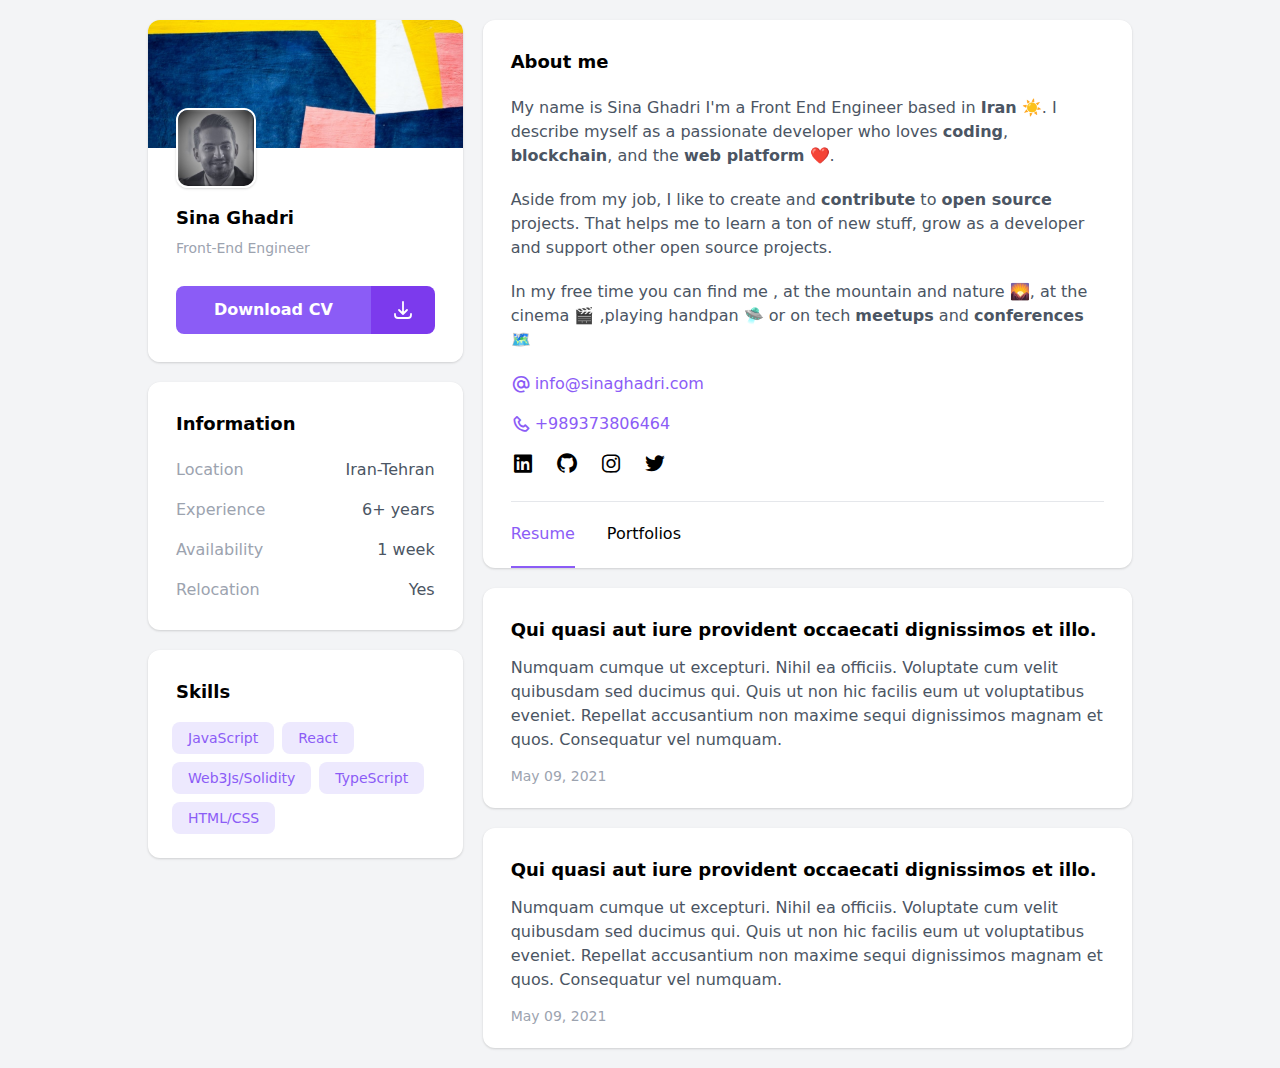
==== blog.html @ 801a869f "inital version" ====
<!DOCTYPE html>
<html lang="en">
  <head>
    <meta charset="UTF-8" />
    <meta http-equiv="X-UA-Compatible" content="IE=edge" />
    <meta name="viewport" content="width=device-width, initial-scale=1.0" />
    <link
      rel="shortcut icon"
      href="assets/img/favicon.png"
      type="image/x-icon"
    />
    <link rel="stylesheet" href="assets/css/styles.css" />
    <link
      href="https://unpkg.com/boxicons@2.0.7/css/boxicons.min.css"
      rel="stylesheet"
    />
    <title>Sina Ghadri Personal CV</title>
  </head>
  <body class="bg-gray-100 antialiased">
    <main class="main-container">
      <div class="grid gap-5 lg:grid-cols-3">
        <div class="space-y-5">
          <!-- Start Left Side -->

          <div class="shadow rounded-xl overflow-hidden">
            <!-- Start User Block -->
            <div
              class="h-32 bg-cover"
              style="background-image: url('assets/img/cover.jpg')"
            ></div>
            <div class="pt-14 p-7 bg-white relative">
              <!-- <span class="status-badge bg-gray-400">Busy</span> -->
              <a href="/"
                ><img
                  src="assets/img/avatar.jpg"
                  alt="Avatar"
                  class="user-photo"
              /></a>
              <div class="text-lg font-semibold mb-1.5">Sina Ghadri</div>
              <div class="text-sm text-gray-400 mb-7">Front-End Engineer</div>
              <div class="flex group">
                <button class="download-btn"> <a href="assets/Sina_Ghadri_Resume.pdf" target="_blank" download="Sina_Ghadri_Resume">Download CV</a></button>
                <a class="download-btn-icon" href="assets/Sina_Ghadri_Resume.pdf" target="_blank" download="Sina_Ghadri_Resume">
                  <svg
                    xmlns="http://www.w3.org/2000/svg"
                    class="h-6 w-6"
                    fill="none"
                    viewBox="0 0 24 24"
                    stroke="currentColor"
                  >
                    <path
                      stroke-linecap="round"
                      stroke-linejoin="round"
                      stroke-width="1.8"
                      d="M4 16v1a3 3 0 003 3h10a3 3 0 003-3v-1m-4-4l-4 4m0 0l-4-4m4 4V4"
                    />
                  </svg>
                </a>
              </div>
            </div>
          </div>
          <!-- End User Block -->

          <div class="p-7 block-section">
            <!-- Start Info Block -->
            <h2 class="block-title">Information</h2>
            <div class="space-y-4">
              <div class="flex justify-between">
                <div class="text-gray-400">Location</div>
                <div class="font-medium text-right text-gray-600">
                  Iran-Tehran
                </div>
              </div>
              <div class="flex justify-between">
                <div class="text-gray-400">Experience</div>
                <div class="font-medium text-right text-gray-600">6+ years</div>
              </div>
              <div class="flex justify-between">
                <div class="text-gray-400">Availability</div>
                <div class="font-medium text-right text-gray-600">1 week</div>
              </div>
              <div class="flex justify-between">
                <div class="text-gray-400">Relocation</div>
                <div class="font-medium text-right text-gray-600">Yes</div>
              </div>
            </div>
          </div>
          <!-- End Info Block -->

          <div class="p-7 block-section flow-root">
            <!-- Start Skills Block -->
            <h2 class="block-title">Skills</h2>
            <div class="-m-2 flex flex-wrap">
              <span class="skill-tag">JavaScript</span>
              <span class="skill-tag">React</span>
              <span class="skill-tag">Web3Js/Solidity</span>
              <span class="skill-tag">TypeScript</span>
              <span class="skill-tag">HTML/CSS</span>
            </div>
          </div>
          <!-- End Skills Block -->
        </div>
        <!-- End Left Side -->

        <div class="space-y-5 lg:col-span-2">
          <!-- Start Right Side -->

          <div class="p-7 pb-0 block-section">
            <!-- Start About Me Block -->
            <h2 class="block-title">About me</h2>
            <div class="text-gray-600 mb-5">
              <p class="mb-5">
                My name is Sina Ghadri I'm a Front End Engineer based in
                <!-- -->
                <b>Iran</b> ☀️. I describe myself as a passionate developer who
                loves <b>coding</b>, <b>blockchain</b>, and the
                <b>web platform</b> ❤️.
              </p>
              <p class="mb-5">
                Aside from my job, I like to create and <b>contribute</b> to
                <b>open source</b>
                <!-- -->projects. That helps me to learn a ton of new stuff,
                grow as a developer and support other open source projects.
                <!-- -->
              </p>
              <p class="mb-5">
                In my free time you can find me
                <!-- -->
                <!-- -->, at the mountain and nature 🌄,
                <!-- -->
                <!-- -->at the cinema 🎬 ,playing handpan 🛸 or on tech
                <b>meetups</b> and <b>conferences</b> 🗺
              </p>
            </div>

            <div class="flex flex-col space-y-4">
              <a
                href="mailto:info@sinaghadri.com"
                class="mail-link social-link-hover"
              >
                <i class="bx bx-at text-xl"></i>
                <span>info@sinaghadri.com</span>
              </a>
              <a href="tel:+989373806464" class="mail-link social-link-hover">
                <i class="bx bx-phone text-xl"></i>
                <span>+989373806464</span>
              </a>

              <ul class="flex space-x-5">
                <li>
                  <a
                    href="https://www.linkedin.com/in/sina-ghadri/"
                    target="_blank"
                    class="social-link-hover"
                  >
                    <i class="bx bxl-linkedin-square text-2xl"></i>
                  </a>
                </li>

                <li>
                  <a
                    href="https://github.com/sinaghadrico/"
                    target="_blank"
                    class="social-link-hover"
                  >
                    <i class="bx bxl-github text-2xl"></i>
                  </a>
                </li>
                <li>
                  <a
                    href="https://www.instagram.com/sina_ghadri_co"
                    target="_blank"
                    class="social-link-hover"
                  >
                    <i class="bx bxl-instagram text-2xl"></i>
                  </a>
                </li>
                <li>
                  <a
                    href="https://twitter.com/sina_ghadri"
                    target="_blank"
                    class="social-link-hover"
                  >
                    <i class="bx bxl-twitter text-2xl"></i>
                  </a>
                </li>
              </ul>
            </div>

            <div class="border-t border-gray-200 my-5"></div>

            <ul class="flex space-x-8 font-medium">
              <li>
                <a href="./index.html" class="menu-link-active menu-link-hover"
                  >Resume</a
                >
              </li>
              <li>
                <a href="./portfolios.html" class="menu-link menu-link-hover"
                  >Portfolios</a
                >
              </li>
              <!-- <li>
                <a href="./blog.html" class="menu-link menu-link-hover">Blog</a>
              </li> -->
            </ul>
          </div>
          <!-- End About Me Block -->

          <a href="/single-article.html" class="article-title-hover block"
            ><!-- Start Articles Block -->
            <article class="article-section">
              <div class="space-y-3 mb-5 p-7 pb-0">
                <h2 class="text-lg font-semibold">
                  Qui quasi aut iure provident occaecati dignissimos et illo.
                </h2>

                <p class="text-gray-600">
                  Numquam cumque ut excepturi. Nihil ea officiis. Voluptate cum
                  velit quibusdam sed ducimus qui. Quis ut non hic facilis eum
                  ut voluptatibus eveniet. Repellat accusantium non maxime sequi
                  dignissimos magnam et quos. Consequatur vel numquam.
                </p>

                <p>
                  <time
                    datetime="2021-05-09 19:00"
                    class="text-sm text-gray-400"
                    >May 09, 2021</time
                  >
                </p>
              </div>

              <div class="article-img">
                <img
                  src="https://images.unsplash.com/photo-1589149098258-3e9102cd63d3?ixid=MnwxMjA3fDB8MHxwaG90by1wYWdlfHx8fGVufDB8fHx8&ixlib=rb-1.2.1&auto=format&fit=crop&w=1000&q=80"
                  alt=""
                />
              </div>
            </article> </a
          ><!-- Start Articles Block -->

          <a href="/single-article.html" class="article-title-hover block"
            ><!-- Start Articles Block -->
            <article class="article-section">
              <div class="space-y-3 mb-5 p-7 pb-0">
                <h2 class="text-lg font-semibold">
                  Qui quasi aut iure provident occaecati dignissimos et illo.
                </h2>

                <p class="text-gray-600">
                  Numquam cumque ut excepturi. Nihil ea officiis. Voluptate cum
                  velit quibusdam sed ducimus qui. Quis ut non hic facilis eum
                  ut voluptatibus eveniet. Repellat accusantium non maxime sequi
                  dignissimos magnam et quos. Consequatur vel numquam.
                </p>

                <p>
                  <time
                    datetime="2021-05-09 19:00"
                    class="text-sm text-gray-400"
                    >May 09, 2021</time
                  >
                </p>
              </div>

              <div class="article-img">
                <img
                  src="https://images.unsplash.com/photo-1531030874896-fdef6826f2f7?ixlib=rb-1.2.1&ixid=MnwxMjA3fDB8MHxwaG90by1wYWdlfHx8fGVufDB8fHx8&auto=format&fit=crop&w=1000&q=80"
                  alt=""
                />
              </div>
            </article> </a
          ><!-- Start Articles Block -->
        </div>
      
      </div>
        <!-- End Right Side -->
      </div>
    </main>
  </body>
</html>
---- assets/css/styles.css ----
/*! tailwindcss v2.1.2 | MIT License | https://tailwindcss.com */

/*! modern-normalize v1.1.0 | MIT License | https://github.com/sindresorhus/modern-normalize */

/*
Document
========
*/

/**
Use a better box model (opinionated).
*/

*,
::before,
::after {
  box-sizing: border-box;
}

/**
Use a more readable tab size (opinionated).
*/

html {
  -moz-tab-size: 4;
  -o-tab-size: 4;
     tab-size: 4;
}

/**
1. Correct the line height in all browsers.
2. Prevent adjustments of font size after orientation changes in iOS.
*/

html {
  line-height: 1.15; /* 1 */
  -webkit-text-size-adjust: 100%; /* 2 */
}

/*
Sections
========
*/

/**
Remove the margin in all browsers.
*/

body {
  margin: 0;
}

/**
Improve consistency of default fonts in all browsers. (https://github.com/sindresorhus/modern-normalize/issues/3)
*/

body {
  font-family:
		system-ui,
		-apple-system, /* Firefox supports this but not yet `system-ui` */
		'Segoe UI',
		Roboto,
		Helvetica,
		Arial,
		sans-serif,
		'Apple Color Emoji',
		'Segoe UI Emoji';
}

/*
Grouping content
================
*/

/**
1. Add the correct height in Firefox.
2. Correct the inheritance of border color in Firefox. (https://bugzilla.mozilla.org/show_bug.cgi?id=190655)
*/

hr {
  height: 0; /* 1 */
  color: inherit; /* 2 */
}

/*
Text-level semantics
====================
*/

/**
Add the correct text decoration in Chrome, Edge, and Safari.
*/

abbr[title] {
  -webkit-text-decoration: underline dotted;
          text-decoration: underline dotted;
}

/**
Add the correct font weight in Edge and Safari.
*/

b,
strong {
  font-weight: bolder;
}

/**
1. Improve consistency of default fonts in all browsers. (https://github.com/sindresorhus/modern-normalize/issues/3)
2. Correct the odd 'em' font sizing in all browsers.
*/

code,
kbd,
samp,
pre {
  font-family:
		ui-monospace,
		SFMono-Regular,
		Consolas,
		'Liberation Mono',
		Menlo,
		monospace; /* 1 */
  font-size: 1em; /* 2 */
}

/**
Add the correct font size in all browsers.
*/

small {
  font-size: 80%;
}

/**
Prevent 'sub' and 'sup' elements from affecting the line height in all browsers.
*/

sub,
sup {
  font-size: 75%;
  line-height: 0;
  position: relative;
  vertical-align: baseline;
}

sub {
  bottom: -0.25em;
}

sup {
  top: -0.5em;
}

/*
Tabular data
============
*/

/**
1. Remove text indentation from table contents in Chrome and Safari. (https://bugs.chromium.org/p/chromium/issues/detail?id=999088, https://bugs.webkit.org/show_bug.cgi?id=201297)
2. Correct table border color inheritance in all Chrome and Safari. (https://bugs.chromium.org/p/chromium/issues/detail?id=935729, https://bugs.webkit.org/show_bug.cgi?id=195016)
*/

table {
  text-indent: 0; /* 1 */
  border-color: inherit; /* 2 */
}

/*
Forms
=====
*/

/**
1. Change the font styles in all browsers.
2. Remove the margin in Firefox and Safari.
*/

button,
input,
optgroup,
select,
textarea {
  font-family: inherit; /* 1 */
  font-size: 100%; /* 1 */
  line-height: 1.15; /* 1 */
  margin: 0; /* 2 */
}

/**
Remove the inheritance of text transform in Edge and Firefox.
1. Remove the inheritance of text transform in Firefox.
*/

button,
select { /* 1 */
  text-transform: none;
}

/**
Correct the inability to style clickable types in iOS and Safari.
*/

button,
[type='button'] {
  -webkit-appearance: button;
}

/**
Remove the inner border and padding in Firefox.
*/

/**
Restore the focus styles unset by the previous rule.
*/

/**
Remove the additional ':invalid' styles in Firefox.
See: https://github.com/mozilla/gecko-dev/blob/2f9eacd9d3d995c937b4251a5557d95d494c9be1/layout/style/res/forms.css#L728-L737
*/

/**
Remove the padding so developers are not caught out when they zero out 'fieldset' elements in all browsers.
*/

legend {
  padding: 0;
}

/**
Add the correct vertical alignment in Chrome and Firefox.
*/

progress {
  vertical-align: baseline;
}

/**
Correct the cursor style of increment and decrement buttons in Safari.
*/

/**
1. Correct the odd appearance in Chrome and Safari.
2. Correct the outline style in Safari.
*/

/**
Remove the inner padding in Chrome and Safari on macOS.
*/

/**
1. Correct the inability to style clickable types in iOS and Safari.
2. Change font properties to 'inherit' in Safari.
*/

/*
Interactive
===========
*/

/*
Add the correct display in Chrome and Safari.
*/

summary {
  display: list-item;
}

/**
 * Manually forked from SUIT CSS Base: https://github.com/suitcss/base
 * A thin layer on top of normalize.css that provides a starting point more
 * suitable for web applications.
 */

/**
 * Removes the default spacing and border for appropriate elements.
 */

blockquote,
dl,
dd,
h1,
h2,
h3,
h4,
h5,
h6,
hr,
figure,
p,
pre {
  margin: 0;
}

button {
  background-color: transparent;
  background-image: none;
}

/**
 * Work around a Firefox/IE bug where the transparent `button` background
 * results in a loss of the default `button` focus styles.
 */

button:focus {
  outline: 1px dotted;
  outline: 5px auto -webkit-focus-ring-color;
}

fieldset {
  margin: 0;
  padding: 0;
}

ol,
ul {
  list-style: none;
  margin: 0;
  padding: 0;
}

/**
 * Tailwind custom reset styles
 */

/**
 * 1. Use the user's configured `sans` font-family (with Tailwind's default
 *    sans-serif font stack as a fallback) as a sane default.
 * 2. Use Tailwind's default "normal" line-height so the user isn't forced
 *    to override it to ensure consistency even when using the default theme.
 */

html {
  font-family: ui-sans-serif, system-ui, -apple-system, BlinkMacSystemFont, "Segoe UI", Roboto, "Helvetica Neue", Arial, "Noto Sans", sans-serif, "Apple Color Emoji", "Segoe UI Emoji", "Segoe UI Symbol", "Noto Color Emoji"; /* 1 */
  line-height: 1.5; /* 2 */
}

/**
 * Inherit font-family and line-height from `html` so users can set them as
 * a class directly on the `html` element.
 */

body {
  font-family: inherit;
  line-height: inherit;
}

/**
 * 1. Prevent padding and border from affecting element width.
 *
 *    We used to set this in the html element and inherit from
 *    the parent element for everything else. This caused issues
 *    in shadow-dom-enhanced elements like <details> where the content
 *    is wrapped by a div with box-sizing set to `content-box`.
 *
 *    https://github.com/mozdevs/cssremedy/issues/4
 *
 *
 * 2. Allow adding a border to an element by just adding a border-width.
 *
 *    By default, the way the browser specifies that an element should have no
 *    border is by setting it's border-style to `none` in the user-agent
 *    stylesheet.
 *
 *    In order to easily add borders to elements by just setting the `border-width`
 *    property, we change the default border-style for all elements to `solid`, and
 *    use border-width to hide them instead. This way our `border` utilities only
 *    need to set the `border-width` property instead of the entire `border`
 *    shorthand, making our border utilities much more straightforward to compose.
 *
 *    https://github.com/tailwindcss/tailwindcss/pull/116
 */

*,
::before,
::after {
  box-sizing: border-box; /* 1 */
  border-width: 0; /* 2 */
  border-style: solid; /* 2 */
  border-color: #e5e7eb; /* 2 */
}

/*
 * Ensure horizontal rules are visible by default
 */

hr {
  border-top-width: 1px;
}

/**
 * Undo the `border-style: none` reset that Normalize applies to images so that
 * our `border-{width}` utilities have the expected effect.
 *
 * The Normalize reset is unnecessary for us since we default the border-width
 * to 0 on all elements.
 *
 * https://github.com/tailwindcss/tailwindcss/issues/362
 */

img {
  border-style: solid;
}

textarea {
  resize: vertical;
}

input::-moz-placeholder, textarea::-moz-placeholder {
  opacity: 1;
  color: #9ca3af;
}

input:-ms-input-placeholder, textarea:-ms-input-placeholder {
  opacity: 1;
  color: #9ca3af;
}

input::placeholder,
textarea::placeholder {
  opacity: 1;
  color: #9ca3af;
}

button {
  cursor: pointer;
}

table {
  border-collapse: collapse;
}

h1,
h2,
h3,
h4,
h5,
h6 {
  font-size: inherit;
  font-weight: inherit;
}

/**
 * Reset links to optimize for opt-in styling instead of
 * opt-out.
 */

a {
  color: inherit;
  text-decoration: inherit;
}

/**
 * Reset form element properties that are easy to forget to
 * style explicitly so you don't inadvertently introduce
 * styles that deviate from your design system. These styles
 * supplement a partial reset that is already applied by
 * normalize.css.
 */

button,
input,
optgroup,
select,
textarea {
  padding: 0;
  line-height: inherit;
  color: inherit;
}

/**
 * Use the configured 'mono' font family for elements that
 * are expected to be rendered with a monospace font, falling
 * back to the system monospace stack if there is no configured
 * 'mono' font family.
 */

pre,
code,
kbd,
samp {
  font-family: ui-monospace, SFMono-Regular, Menlo, Monaco, Consolas, "Liberation Mono", "Courier New", monospace;
}

/**
 * Make replaced elements `display: block` by default as that's
 * the behavior you want almost all of the time. Inspired by
 * CSS Remedy, with `svg` added as well.
 *
 * https://github.com/mozdevs/cssremedy/issues/14
 */

img,
svg,
video,
canvas,
audio,
iframe,
embed,
object {
  display: block;
  vertical-align: middle;
}

/**
 * Constrain images and videos to the parent width and preserve
 * their intrinsic aspect ratio.
 *
 * https://github.com/mozdevs/cssremedy/issues/14
 */

img,
video {
  max-width: 100%;
  height: auto;
}

.space-y-1 > :not([hidden]) ~ :not([hidden]) {
  --tw-space-y-reverse: 0;
  margin-top: calc(0.25rem * calc(1 - var(--tw-space-y-reverse)));
  margin-bottom: calc(0.25rem * var(--tw-space-y-reverse));
}

.space-y-2 > :not([hidden]) ~ :not([hidden]) {
  --tw-space-y-reverse: 0;
  margin-top: calc(0.5rem * calc(1 - var(--tw-space-y-reverse)));
  margin-bottom: calc(0.5rem * var(--tw-space-y-reverse));
}

.space-y-3 > :not([hidden]) ~ :not([hidden]) {
  --tw-space-y-reverse: 0;
  margin-top: calc(0.75rem * calc(1 - var(--tw-space-y-reverse)));
  margin-bottom: calc(0.75rem * var(--tw-space-y-reverse));
}

.space-x-3 > :not([hidden]) ~ :not([hidden]) {
  --tw-space-x-reverse: 0;
  margin-right: calc(0.75rem * var(--tw-space-x-reverse));
  margin-left: calc(0.75rem * calc(1 - var(--tw-space-x-reverse)));
}

.space-y-4 > :not([hidden]) ~ :not([hidden]) {
  --tw-space-y-reverse: 0;
  margin-top: calc(1rem * calc(1 - var(--tw-space-y-reverse)));
  margin-bottom: calc(1rem * var(--tw-space-y-reverse));
}

.space-y-5 > :not([hidden]) ~ :not([hidden]) {
  --tw-space-y-reverse: 0;
  margin-top: calc(1.25rem * calc(1 - var(--tw-space-y-reverse)));
  margin-bottom: calc(1.25rem * var(--tw-space-y-reverse));
}

.space-x-5 > :not([hidden]) ~ :not([hidden]) {
  --tw-space-x-reverse: 0;
  margin-right: calc(1.25rem * var(--tw-space-x-reverse));
  margin-left: calc(1.25rem * calc(1 - var(--tw-space-x-reverse)));
}

.space-y-7 > :not([hidden]) ~ :not([hidden]) {
  --tw-space-y-reverse: 0;
  margin-top: calc(1.75rem * calc(1 - var(--tw-space-y-reverse)));
  margin-bottom: calc(1.75rem * var(--tw-space-y-reverse));
}

.space-x-8 > :not([hidden]) ~ :not([hidden]) {
  --tw-space-x-reverse: 0;
  margin-right: calc(2rem * var(--tw-space-x-reverse));
  margin-left: calc(2rem * calc(1 - var(--tw-space-x-reverse)));
}

.space-y-1\.5 > :not([hidden]) ~ :not([hidden]) {
  --tw-space-y-reverse: 0;
  margin-top: calc(0.375rem * calc(1 - var(--tw-space-y-reverse)));
  margin-bottom: calc(0.375rem * var(--tw-space-y-reverse));
}

.bg-white {
  --tw-bg-opacity: 1;
  background-color: rgba(255, 255, 255, var(--tw-bg-opacity));
}

.bg-gray-100 {
  --tw-bg-opacity: 1;
  background-color: rgba(243, 244, 246, var(--tw-bg-opacity));
}

.bg-gray-400 {
  --tw-bg-opacity: 1;
  background-color: rgba(156, 163, 175, var(--tw-bg-opacity));
}

.bg-green-700 {
  --tw-bg-opacity: 1;
  background-color: rgba(4, 120, 87, var(--tw-bg-opacity));
}

.bg-blue-500 {
  --tw-bg-opacity: 1;
  background-color: rgba(59, 130, 246, var(--tw-bg-opacity));
}

.hover\:bg-purple-600:hover {
  --tw-bg-opacity: 1;
  background-color: rgba(124, 58, 237, var(--tw-bg-opacity));
}

.bg-cover {
  background-size: cover;
}

.border-gray-200 {
  --tw-border-opacity: 1;
  border-color: rgba(229, 231, 235, var(--tw-border-opacity));
}

.border-purple-500 {
  --tw-border-opacity: 1;
  border-color: rgba(139, 92, 246, var(--tw-border-opacity));
}

.hover\:border-purple-600:hover {
  --tw-border-opacity: 1;
  border-color: rgba(124, 58, 237, var(--tw-border-opacity));
}

.rounded-lg {
  border-radius: 0.5rem;
}

.rounded-xl {
  border-radius: 0.75rem;
}

.rounded-t-xl {
  border-top-left-radius: 0.75rem;
  border-top-right-radius: 0.75rem;
}

.border {
  border-width: 1px;
}

.border-t {
  border-top-width: 1px;
}

.border-b {
  border-bottom-width: 1px;
}

.block {
  display: block;
}

.flex {
  display: flex;
}

.table {
  display: table;
}

.flow-root {
  display: flow-root;
}

.grid {
  display: grid;
}

.flex-col {
  flex-direction: column;
}

.flex-wrap {
  flex-wrap: wrap;
}

.items-end {
  align-items: flex-end;
}

.items-center {
  align-items: center;
}

.justify-between {
  justify-content: space-between;
}

.flex-shrink-0 {
  flex-shrink: 0;
}

.font-medium {
  font-weight: 500;
}

.font-semibold {
  font-weight: 600;
}

.h-4 {
  height: 1rem;
}

.h-6 {
  height: 1.5rem;
}

.h-12 {
  height: 3rem;
}

.h-32 {
  height: 8rem;
}

.text-sm {
  font-size: 0.875rem;
  line-height: 1.25rem;
}

.text-lg {
  font-size: 1.125rem;
  line-height: 1.75rem;
}

.text-xl {
  font-size: 1.25rem;
  line-height: 1.75rem;
}

.text-2xl {
  font-size: 1.5rem;
  line-height: 2rem;
}

.text-3xl {
  font-size: 1.875rem;
  line-height: 2.25rem;
}

.-m-2 {
  margin: -0.5rem;
}

.my-5 {
  margin-top: 1.25rem;
  margin-bottom: 1.25rem;
}

.mb-1 {
  margin-bottom: 0.25rem;
}

.mb-5 {
  margin-bottom: 1.25rem;
}

.mb-7 {
  margin-bottom: 1.75rem;
}

.mb-1\.5 {
  margin-bottom: 0.375rem;
}

.overflow-hidden {
  overflow: hidden;
}

.p-7 {
  padding: 1.75rem;
}

.py-1 {
  padding-top: 0.25rem;
  padding-bottom: 0.25rem;
}

.px-3 {
  padding-left: 0.75rem;
  padding-right: 0.75rem;
}

.py-1\.5 {
  padding-top: 0.375rem;
  padding-bottom: 0.375rem;
}

.px-3\.5 {
  padding-left: 0.875rem;
  padding-right: 0.875rem;
}

.pb-0 {
  padding-bottom: 0px;
}

.pt-14 {
  padding-top: 3.5rem;
}

.relative {
  position: relative;
}

* {
  --tw-shadow: 0 0 #0000;
}

.shadow {
  --tw-shadow: 0 1px 3px 0 rgba(0, 0, 0, 0.1), 0 1px 2px 0 rgba(0, 0, 0, 0.06);
  box-shadow: var(--tw-ring-offset-shadow, 0 0 #0000), var(--tw-ring-shadow, 0 0 #0000), var(--tw-shadow);
}

* {
  --tw-ring-inset: var(--tw-empty,/*!*/ /*!*/);
  --tw-ring-offset-width: 0px;
  --tw-ring-offset-color: #fff;
  --tw-ring-color: rgba(59, 130, 246, 0.5);
  --tw-ring-offset-shadow: 0 0 #0000;
  --tw-ring-shadow: 0 0 #0000;
}

.text-right {
  text-align: right;
}

.text-gray-400 {
  --tw-text-opacity: 1;
  color: rgba(156, 163, 175, var(--tw-text-opacity));
}

.text-gray-600 {
  --tw-text-opacity: 1;
  color: rgba(75, 85, 99, var(--tw-text-opacity));
}

.text-purple-500 {
  --tw-text-opacity: 1;
  color: rgba(139, 92, 246, var(--tw-text-opacity));
}

.hover\:text-white:hover {
  --tw-text-opacity: 1;
  color: rgba(255, 255, 255, var(--tw-text-opacity));
}

.antialiased {
  -webkit-font-smoothing: antialiased;
  -moz-osx-font-smoothing: grayscale;
}

.w-4 {
  width: 1rem;
}

.w-6 {
  width: 1.5rem;
}

.w-12 {
  width: 3rem;
}

.w-full {
  width: 100%;
}

.gap-5 {
  gap: 1.25rem;
}

.transition {
  transition-property: background-color, border-color, color, fill, stroke, opacity, box-shadow, transform, filter, -webkit-backdrop-filter;
  transition-property: background-color, border-color, color, fill, stroke, opacity, box-shadow, transform, filter, backdrop-filter;
  transition-property: background-color, border-color, color, fill, stroke, opacity, box-shadow, transform, filter, backdrop-filter, -webkit-backdrop-filter;
  transition-timing-function: cubic-bezier(0.4, 0, 0.2, 1);
  transition-duration: 150ms;
}

.duration-200 {
  transition-duration: 200ms;
}

@-webkit-keyframes spin {
  to {
    transform: rotate(360deg);
  }
}

@keyframes spin {
  to {
    transform: rotate(360deg);
  }
}

@-webkit-keyframes ping {
  75%, 100% {
    transform: scale(2);
    opacity: 0;
  }
}

@keyframes ping {
  75%, 100% {
    transform: scale(2);
    opacity: 0;
  }
}

@-webkit-keyframes pulse {
  50% {
    opacity: .5;
  }
}

@keyframes pulse {
  50% {
    opacity: .5;
  }
}

@-webkit-keyframes bounce {
  0%, 100% {
    transform: translateY(-25%);
    -webkit-animation-timing-function: cubic-bezier(0.8,0,1,1);
            animation-timing-function: cubic-bezier(0.8,0,1,1);
  }

  50% {
    transform: none;
    -webkit-animation-timing-function: cubic-bezier(0,0,0.2,1);
            animation-timing-function: cubic-bezier(0,0,0.2,1);
  }
}

@keyframes bounce {
  0%, 100% {
    transform: translateY(-25%);
    -webkit-animation-timing-function: cubic-bezier(0.8,0,1,1);
            animation-timing-function: cubic-bezier(0.8,0,1,1);
  }

  50% {
    transform: none;
    -webkit-animation-timing-function: cubic-bezier(0,0,0.2,1);
            animation-timing-function: cubic-bezier(0,0,0.2,1);
  }
}

.main-container {
  width: 100%;
}

@media (min-width: 640px) {
  .main-container {
    max-width: 640px;
  }
}

@media (min-width: 768px) {
  .main-container {
    max-width: 768px;
  }
}

@media (min-width: 1024px) {
  .main-container {
    max-width: 1024px;
  }
}

@media (min-width: 1280px) {
  .main-container {
    max-width: 1280px;
  }
}

@media (min-width: 1536px) {
  .main-container {
    max-width: 1536px;
  }
}

.main-container {
  margin-left: auto;
  margin-right: auto;
  max-width: 64rem;
  padding: 1rem;
}

@media (min-width: 640px) {
  .main-container {
    padding: 1.25rem;
  }
}

.block-section {
  --tw-bg-opacity: 1;
  background-color: rgba(255, 255, 255, var(--tw-bg-opacity));
  border-radius: 0.75rem;
  --tw-shadow: 0 1px 3px 0 rgba(0, 0, 0, 0.1), 0 1px 2px 0 rgba(0, 0, 0, 0.06);
  box-shadow: var(--tw-ring-offset-shadow, 0 0 #0000), var(--tw-ring-shadow, 0 0 #0000), var(--tw-shadow);
}

.block-title {
  font-weight: 600;
  font-size: 1.125rem;
  line-height: 1.75rem;
  margin-bottom: 1.25rem;
}

.item-section > :not([hidden]) ~ :not([hidden]) {
  --tw-space-y-reverse: 0;
  margin-top: calc(1rem * calc(1 - var(--tw-space-y-reverse)));
  margin-bottom: calc(1rem * var(--tw-space-y-reverse));
}

@media (min-width: 640px) {
  .item-section > :not([hidden]) ~ :not([hidden]) {
    --tw-space-y-reverse: 0;
    margin-top: calc(0px * calc(1 - var(--tw-space-y-reverse)));
    margin-bottom: calc(0px * var(--tw-space-y-reverse));
    --tw-space-x-reverse: 0;
    margin-right: calc(1rem * var(--tw-space-x-reverse));
    margin-left: calc(1rem * calc(1 - var(--tw-space-x-reverse)));
  }

  .item-section {
    display: flex;
    align-items: flex-start;
  }
}

.item-header-info > :not([hidden]) ~ :not([hidden]) {
  --tw-space-x-reverse: 0;
  margin-right: calc(0.375rem * var(--tw-space-x-reverse));
  margin-left: calc(0.375rem * calc(1 - var(--tw-space-x-reverse)));
}

.item-header-info {
  display: flex;
  align-items: center;
  font-weight: 500;
  font-size: 0.875rem;
  line-height: 1.25rem;
  --tw-text-opacity: 1;
  color: rgba(156, 163, 175, var(--tw-text-opacity));
}

.item-header > :not([hidden]) ~ :not([hidden]) {
  --tw-space-y-reverse: 0;
  margin-top: calc(1rem * calc(1 - var(--tw-space-y-reverse)));
  margin-bottom: calc(1rem * var(--tw-space-y-reverse));
}

@media (min-width: 640px) {
  .item-header > :not([hidden]) ~ :not([hidden]) {
    --tw-space-y-reverse: 0;
    margin-top: calc(0px * calc(1 - var(--tw-space-y-reverse)));
    margin-bottom: calc(0px * var(--tw-space-y-reverse));
  }

  .item-header {
    display: flex;
    justify-content: space-between;
  }
}

/* User Block */

.user-photo {
  --tw-border-opacity: 1;
  border-color: rgba(255, 255, 255, var(--tw-border-opacity));
  border-radius: 0.75rem;
  border-width: 2px;
  height: 5rem;
  position: absolute;
  top: -2.5rem;
  --tw-shadow: 0 1px 3px 0 rgba(0, 0, 0, 0.1), 0 1px 2px 0 rgba(0, 0, 0, 0.06);
  box-shadow: var(--tw-ring-offset-shadow, 0 0 #0000), var(--tw-ring-shadow, 0 0 #0000), var(--tw-shadow);
  width: 5rem;
}

.status-badge {
  border-radius: 9999px;
  font-weight: 600;
  font-size: 0.75rem;
  line-height: 1rem;
  padding-left: 0.5rem;
  padding-right: 0.5rem;
  padding-top: 0.125rem;
  padding-bottom: 0.125rem;
  position: absolute;
  top: 1rem;
  right: 1.75rem;
  --tw-text-opacity: 1;
  color: rgba(255, 255, 255, var(--tw-text-opacity));
  text-transform: uppercase;
}

.download-btn {
  --tw-bg-opacity: 1;
  background-color: rgba(139, 92, 246, var(--tw-bg-opacity));
}

.group:hover .download-btn {
  --tw-bg-opacity: 1;
  background-color: rgba(124, 58, 237, var(--tw-bg-opacity));
}

.download-btn {
  border-top-left-radius: 0.5rem;
  border-bottom-left-radius: 0.5rem;
  font-weight: 600;
  font-size: 1rem;
  line-height: 1.5rem;
  padding-top: 0.75rem;
  padding-bottom: 0.75rem;
  --tw-text-opacity: 1;
  color: rgba(255, 255, 255, var(--tw-text-opacity));
  width: 100%;
  transition-property: background-color, border-color, color, fill, stroke, opacity, box-shadow, transform, filter, -webkit-backdrop-filter;
  transition-property: background-color, border-color, color, fill, stroke, opacity, box-shadow, transform, filter, backdrop-filter;
  transition-property: background-color, border-color, color, fill, stroke, opacity, box-shadow, transform, filter, backdrop-filter, -webkit-backdrop-filter;
  transition-timing-function: cubic-bezier(0.4, 0, 0.2, 1);
  transition-duration: 150ms;
  transition-duration: 200ms;
}

.download-btn-icon {
  --tw-bg-opacity: 1;
  background-color: rgba(124, 58, 237, var(--tw-bg-opacity));
  border-top-right-radius: 0.5rem;
  border-bottom-right-radius: 0.5rem;
  padding-top: 0.75rem;
  padding-bottom: 0.75rem;
  padding-left: 1.25rem;
  padding-right: 1.25rem;
  --tw-text-opacity: 1;
  color: rgba(255, 255, 255, var(--tw-text-opacity));
}

/* Skill Block */

.skill-tag {
  --tw-bg-opacity: 1;
  background-color: rgba(237, 233, 254, var(--tw-bg-opacity));
  border-radius: 0.5rem;
  font-weight: 500;
  font-size: 0.875rem;
  line-height: 1.25rem;
  margin: 0.25rem;
  padding-left: 1rem;
  padding-right: 1rem;
  padding-top: 0.375rem;
  padding-bottom: 0.375rem;
  --tw-text-opacity: 1;
  color: rgba(139, 92, 246, var(--tw-text-opacity));
}

/* About Me Block */

.mail-link > :not([hidden]) ~ :not([hidden]) {
  --tw-space-x-reverse: 0;
  margin-right: calc(0.25rem * var(--tw-space-x-reverse));
  margin-left: calc(0.25rem * calc(1 - var(--tw-space-x-reverse)));
}

.mail-link {
  display: flex;
  align-items: center;
  font-weight: 500;
  --tw-text-opacity: 1;
  color: rgba(139, 92, 246, var(--tw-text-opacity));
}

.social-link-hover:hover {
  --tw-text-opacity: 1;
  color: rgba(124, 58, 237, var(--tw-text-opacity));
}

.social-link-hover {
  transition-property: background-color, border-color, color, fill, stroke, opacity, box-shadow, transform, filter, -webkit-backdrop-filter;
  transition-property: background-color, border-color, color, fill, stroke, opacity, box-shadow, transform, filter, backdrop-filter;
  transition-property: background-color, border-color, color, fill, stroke, opacity, box-shadow, transform, filter, backdrop-filter, -webkit-backdrop-filter;
  transition-timing-function: cubic-bezier(0.4, 0, 0.2, 1);
  transition-duration: 150ms;
  transition-duration: 300ms;
}

.menu-link {
  border-color: transparent;
  border-bottom-width: 2px;
  display: inline-flex;
  padding-bottom: 1.25rem;
}

.menu-link-active {
  --tw-border-opacity: 1;
  border-color: rgba(139, 92, 246, var(--tw-border-opacity));
  border-bottom-width: 2px;
  display: inline-flex;
  padding-bottom: 1.25rem;
  --tw-text-opacity: 1;
  color: rgba(139, 92, 246, var(--tw-text-opacity));
}

.menu-link-hover:hover {
  --tw-border-opacity: 1;
  border-color: rgba(124, 58, 237, var(--tw-border-opacity));
  --tw-text-opacity: 1;
  color: rgba(124, 58, 237, var(--tw-text-opacity));
}

.menu-link-hover {
  transition-property: background-color, border-color, color, fill, stroke, opacity, box-shadow, transform, filter, -webkit-backdrop-filter;
  transition-property: background-color, border-color, color, fill, stroke, opacity, box-shadow, transform, filter, backdrop-filter;
  transition-property: background-color, border-color, color, fill, stroke, opacity, box-shadow, transform, filter, backdrop-filter, -webkit-backdrop-filter;
  transition-timing-function: cubic-bezier(0.4, 0, 0.2, 1);
  transition-duration: 150ms;
  transition-duration: 300ms;
}

/* Experience Block */

.company-logo {
  border-radius: 0.75rem;
  display: flex;
  align-items: center;
  justify-content: center;
  flex-shrink: 0;
  height: 3rem;
  --tw-text-opacity: 1;
  color: rgba(255, 255, 255, var(--tw-text-opacity));
  width: 3rem;
  background-size: cover;
}

.job-item-badge {
  --tw-bg-opacity: 1;
  background-color: rgba(237, 233, 254, var(--tw-bg-opacity));
  border-radius: 0.5rem;
  display: inline-flex;
  font-weight: 500;
  font-size: 0.75rem;
  line-height: 1rem;
  padding-left: 0.5rem;
  padding-right: 0.5rem;
  padding-top: 0.125rem;
  padding-bottom: 0.125rem;
  --tw-text-opacity: 1;
  color: rgba(139, 92, 246, var(--tw-text-opacity));
  text-transform: capitalize;
}

/* Articles Block */

.article-section {
  --tw-bg-opacity: 1;
  background-color: rgba(255, 255, 255, var(--tw-bg-opacity));
  border-radius: 0.75rem;
  cursor: pointer;
  overflow: hidden;
  --tw-shadow: 0 1px 3px 0 rgba(0, 0, 0, 0.1), 0 1px 2px 0 rgba(0, 0, 0, 0.06);
  box-shadow: var(--tw-ring-offset-shadow, 0 0 #0000), var(--tw-ring-shadow, 0 0 #0000), var(--tw-shadow);
}

.article-section:hover {
  --tw-shadow: 0 20px 25px -5px rgba(0, 0, 0, 0.1), 0 10px 10px -5px rgba(0, 0, 0, 0.04);
  box-shadow: var(--tw-ring-offset-shadow, 0 0 #0000), var(--tw-ring-shadow, 0 0 #0000), var(--tw-shadow);
}

.article-section {
  transition-property: background-color, border-color, color, fill, stroke, opacity, box-shadow, transform, filter, -webkit-backdrop-filter;
  transition-property: background-color, border-color, color, fill, stroke, opacity, box-shadow, transform, filter, backdrop-filter;
  transition-property: background-color, border-color, color, fill, stroke, opacity, box-shadow, transform, filter, backdrop-filter, -webkit-backdrop-filter;
  transition-timing-function: cubic-bezier(0.4, 0, 0.2, 1);
  transition-duration: 150ms;
  transition-duration: 200ms;
}

.article-img {
  border-bottom-right-radius: 0.75rem;
  border-bottom-left-radius: 0.75rem;
  max-height: 20rem;
  overflow: hidden;
  width: 100%;
}

/* Single Article */

.single-article-section {
  --tw-bg-opacity: 1;
  background-color: rgba(255, 255, 255, var(--tw-bg-opacity));
  border-radius: 0.75rem;
  overflow: hidden;
  --tw-shadow: 0 1px 3px 0 rgba(0, 0, 0, 0.1), 0 1px 2px 0 rgba(0, 0, 0, 0.06);
  box-shadow: var(--tw-ring-offset-shadow, 0 0 #0000), var(--tw-ring-shadow, 0 0 #0000), var(--tw-shadow);
}

.single-article-img {
  max-height: 20rem;
  overflow: hidden;
  width: 100%;
}

@media (min-width: 640px) {
  .sm\:text-right {
    text-align: right;
  }
}

@media (min-width: 768px) {
}

@media (min-width: 1024px) {
  .lg\:grid-cols-3 {
    grid-template-columns: repeat(3, minmax(0, 1fr));
  }

  .lg\:col-span-2 {
    grid-column: span 2 / span 2;
  }
}

@media (min-width: 1280px) {
}

@media (min-width: 1536px) {
}
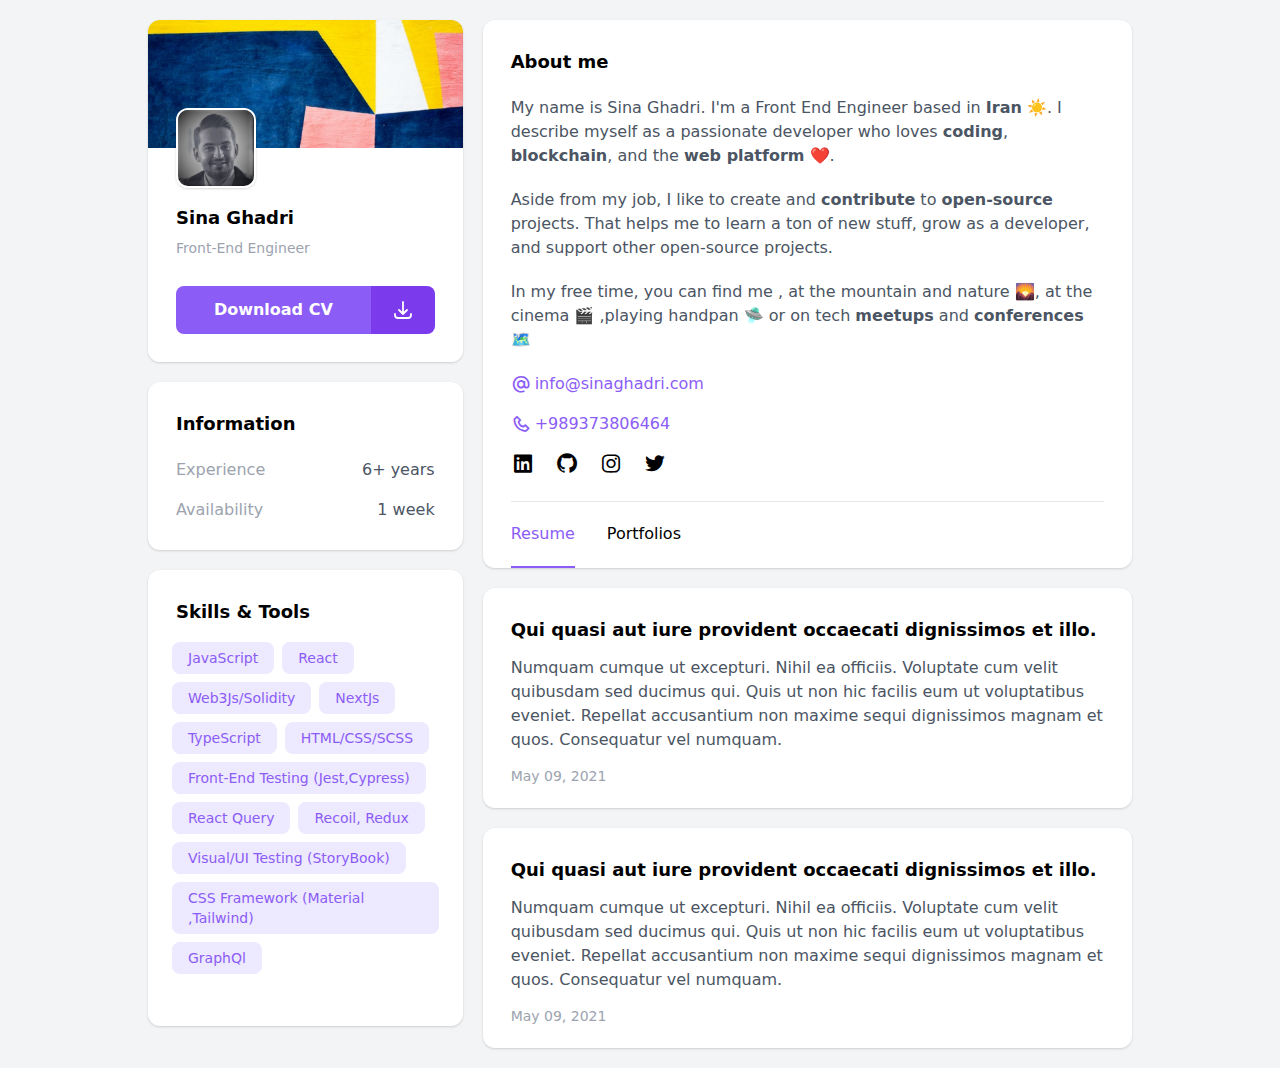
==== commit 0ea09c02: "change some writing" ====
--- a/blog.html
+++ b/blog.html
@@ -65,12 +65,12 @@
             <!-- Start Info Block -->
             <h2 class="block-title">Information</h2>
             <div class="space-y-4">
-              <div class="flex justify-between">
+              <!-- <div class="flex justify-between">
                 <div class="text-gray-400">Location</div>
                 <div class="font-medium text-right text-gray-600">
                   Iran-Tehran
                 </div>
-              </div>
+              </div> -->
               <div class="flex justify-between">
                 <div class="text-gray-400">Experience</div>
                 <div class="font-medium text-right text-gray-600">6+ years</div>
@@ -79,23 +79,30 @@
                 <div class="text-gray-400">Availability</div>
                 <div class="font-medium text-right text-gray-600">1 week</div>
               </div>
-              <div class="flex justify-between">
+              <!-- <div class="flex justify-between">
                 <div class="text-gray-400">Relocation</div>
                 <div class="font-medium text-right text-gray-600">Yes</div>
-              </div>
+              </div> -->
             </div>
           </div>
           <!-- End Info Block -->
 
           <div class="p-7 block-section flow-root">
             <!-- Start Skills Block -->
-            <h2 class="block-title">Skills</h2>
-            <div class="-m-2 flex flex-wrap">
+            <h2 class="block-title">Skills & Tools</h2>
+            <div class="-m-2 flex flex-wrap mb-5">
               <span class="skill-tag">JavaScript</span>
               <span class="skill-tag">React</span>
               <span class="skill-tag">Web3Js/Solidity</span>
+              <span class="skill-tag">NextJs</span>
               <span class="skill-tag">TypeScript</span>
-              <span class="skill-tag">HTML/CSS</span>
+              <span class="skill-tag">HTML/CSS/SCSS</span>
+              <span class="skill-tag">Front-End Testing (Jest,Cypress)</span>
+              <span class="skill-tag">React Query</span>
+              <span class="skill-tag">Recoil, Redux </span>
+              <span class="skill-tag">Visual/UI Testing (StoryBook)</span>
+              <span class="skill-tag">CSS Framework (Material ,Tailwind)</span>
+              <span class="skill-tag">GraphQl</span>
             </div>
           </div>
           <!-- End Skills Block -->
@@ -110,7 +117,7 @@
             <h2 class="block-title">About me</h2>
             <div class="text-gray-600 mb-5">
               <p class="mb-5">
-                My name is Sina Ghadri I'm a Front End Engineer based in
+                My name is Sina Ghadri. I'm a Front End Engineer based in
                 <!-- -->
                 <b>Iran</b> ☀️. I describe myself as a passionate developer who
                 loves <b>coding</b>, <b>blockchain</b>, and the
@@ -118,13 +125,13 @@
               </p>
               <p class="mb-5">
                 Aside from my job, I like to create and <b>contribute</b> to
-                <b>open source</b>
+                <b>open-source</b>
                 <!-- -->projects. That helps me to learn a ton of new stuff,
-                grow as a developer and support other open source projects.
+                grow as a developer, and support other open-source projects.
                 <!-- -->
               </p>
               <p class="mb-5">
-                In my free time you can find me
+                In my free time, you can find me
                 <!-- -->
                 <!-- -->, at the mountain and nature 🌄,
                 <!-- -->
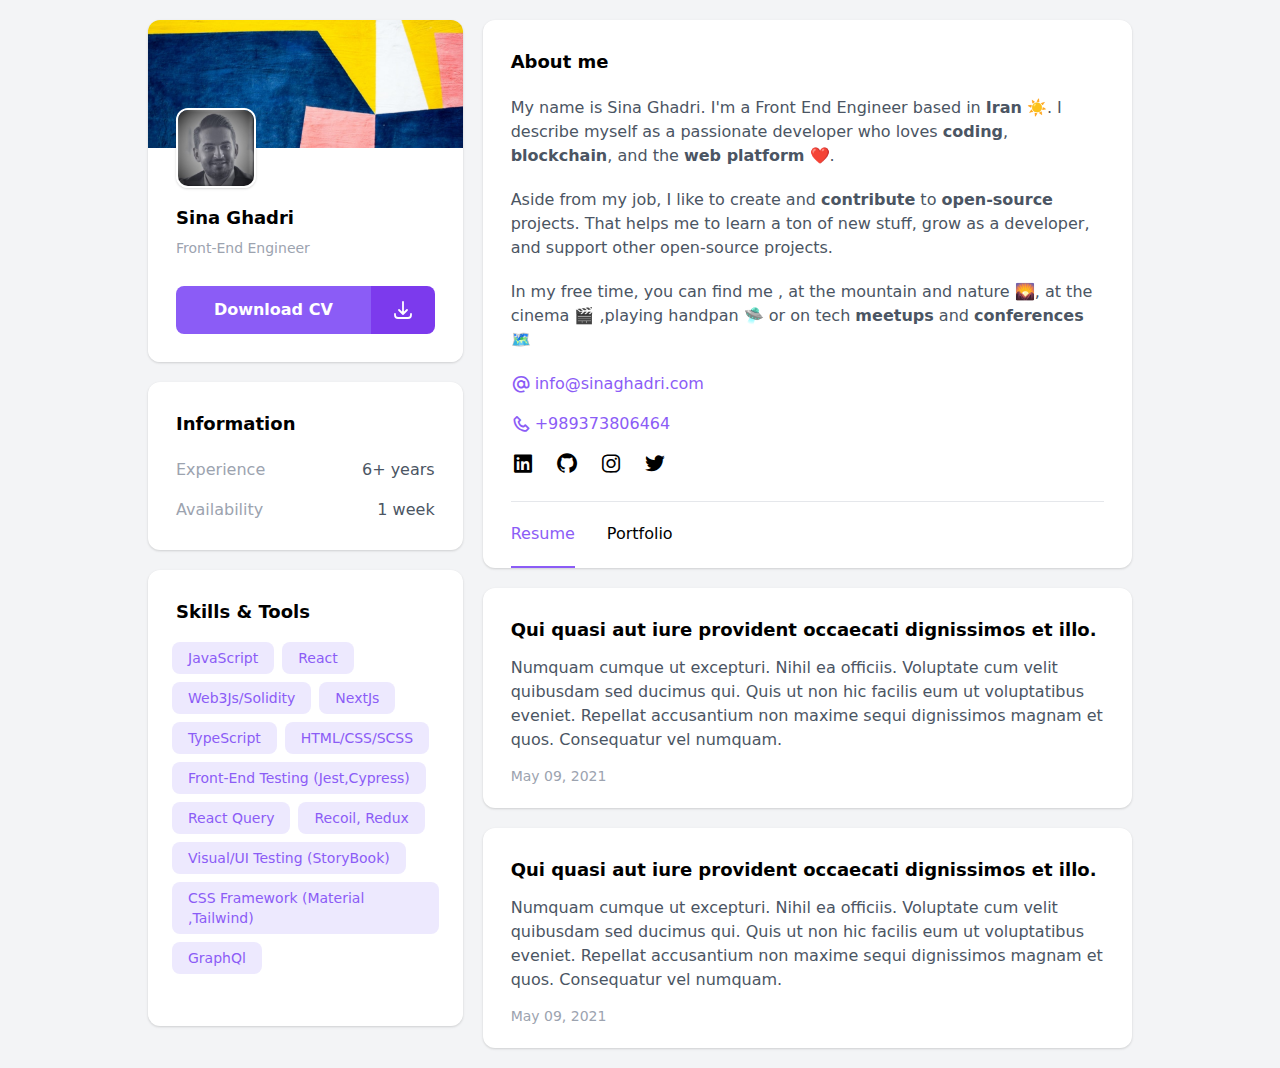
==== commit 3eca8be6: "update links" ====
--- a/blog.html
+++ b/blog.html
@@ -38,9 +38,9 @@
               /></a>
               <div class="text-lg font-semibold mb-1.5">Sina Ghadri</div>
               <div class="text-sm text-gray-400 mb-7">Front-End Engineer</div>
-              <div class="flex group">
-                <button class="download-btn"> <a href="assets/Sina_Ghadri_Resume.pdf" target="_blank" download="Sina_Ghadri_Resume">Download CV</a></button>
-                <a class="download-btn-icon" href="assets/Sina_Ghadri_Resume.pdf" target="_blank" download="Sina_Ghadri_Resume">
+              <a class="flex group" href="assets/Sina_Ghadri_Resume.pdf" target="_blank" download="Sina_Ghadri_Resume">
+                <button class="download-btn"> Download CV</button>
+                <span class="download-btn-icon" >
                   <svg
                     xmlns="http://www.w3.org/2000/svg"
                     class="h-6 w-6"
@@ -55,8 +55,8 @@
                       d="M4 16v1a3 3 0 003 3h10a3 3 0 003-3v-1m-4-4l-4 4m0 0l-4-4m4 4V4"
                     />
                   </svg>
-                </a>
-              </div>
+                </span>
+              </a>
             </div>
           </div>
           <!-- End User Block -->
@@ -203,8 +203,8 @@
                 >
               </li>
               <li>
-                <a href="./portfolios.html" class="menu-link menu-link-hover"
-                  >Portfolios</a
+                <a href="./portfolio.html" class="menu-link menu-link-hover"
+                  >Portfolio</a
                 >
               </li>
               <!-- <li>
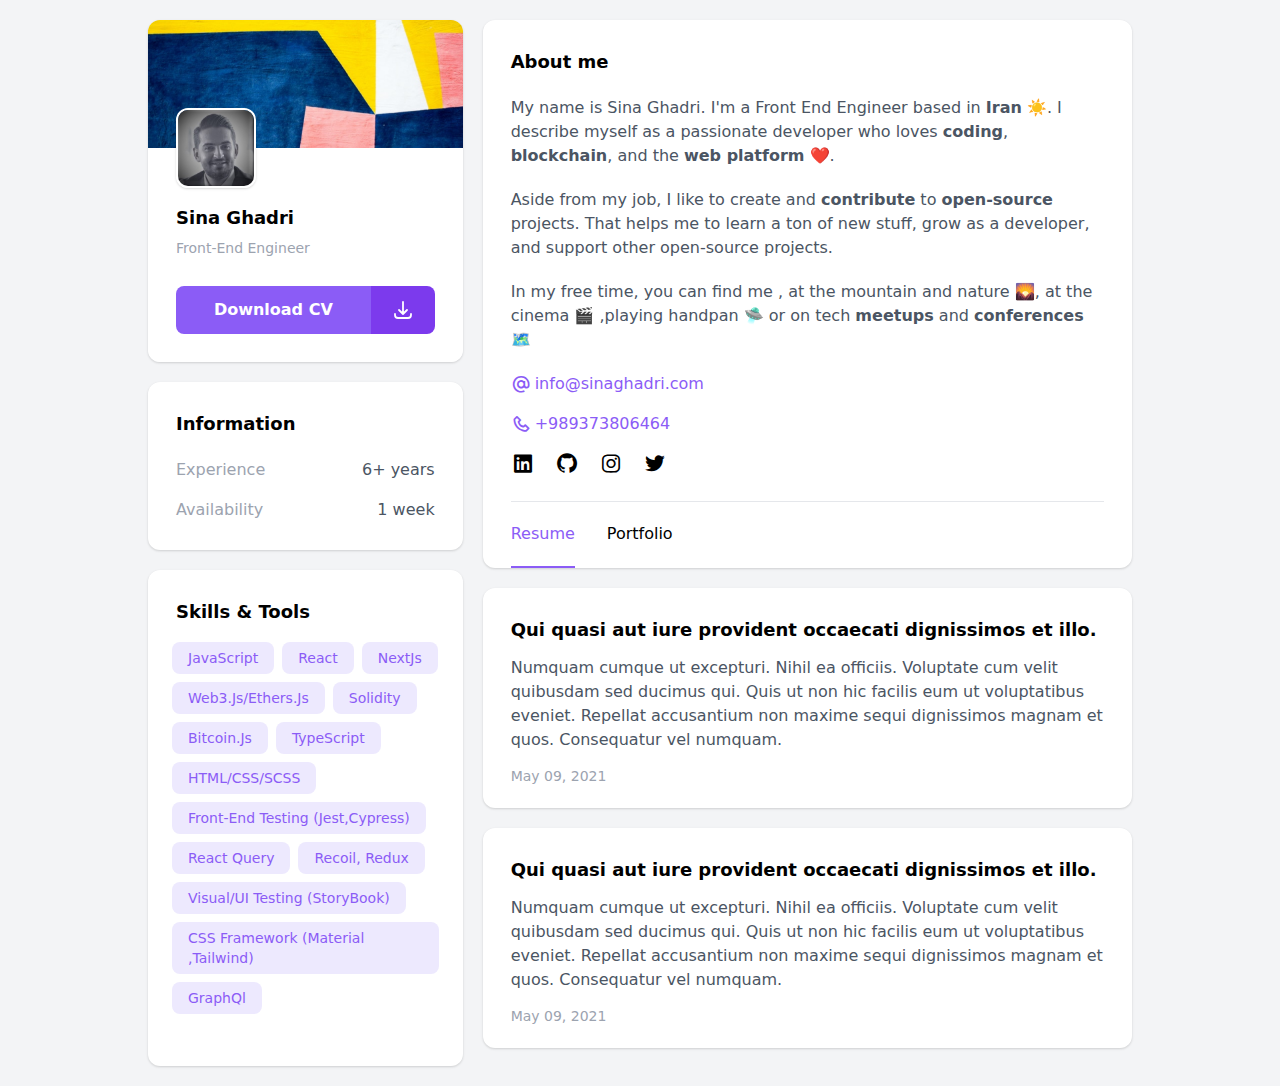
==== commit 4bdbd137: "add skills" ====
--- a/blog.html
+++ b/blog.html
@@ -93,8 +93,10 @@
             <div class="-m-2 flex flex-wrap mb-5">
               <span class="skill-tag">JavaScript</span>
               <span class="skill-tag">React</span>
-              <span class="skill-tag">Web3Js/Solidity</span>
               <span class="skill-tag">NextJs</span>
+              <span class="skill-tag">Web3.Js/Ethers.Js</span>
+              <span class="skill-tag">Solidity</span>
+              <span class="skill-tag">Bitcoin.Js</span>
               <span class="skill-tag">TypeScript</span>
               <span class="skill-tag">HTML/CSS/SCSS</span>
               <span class="skill-tag">Front-End Testing (Jest,Cypress)</span>
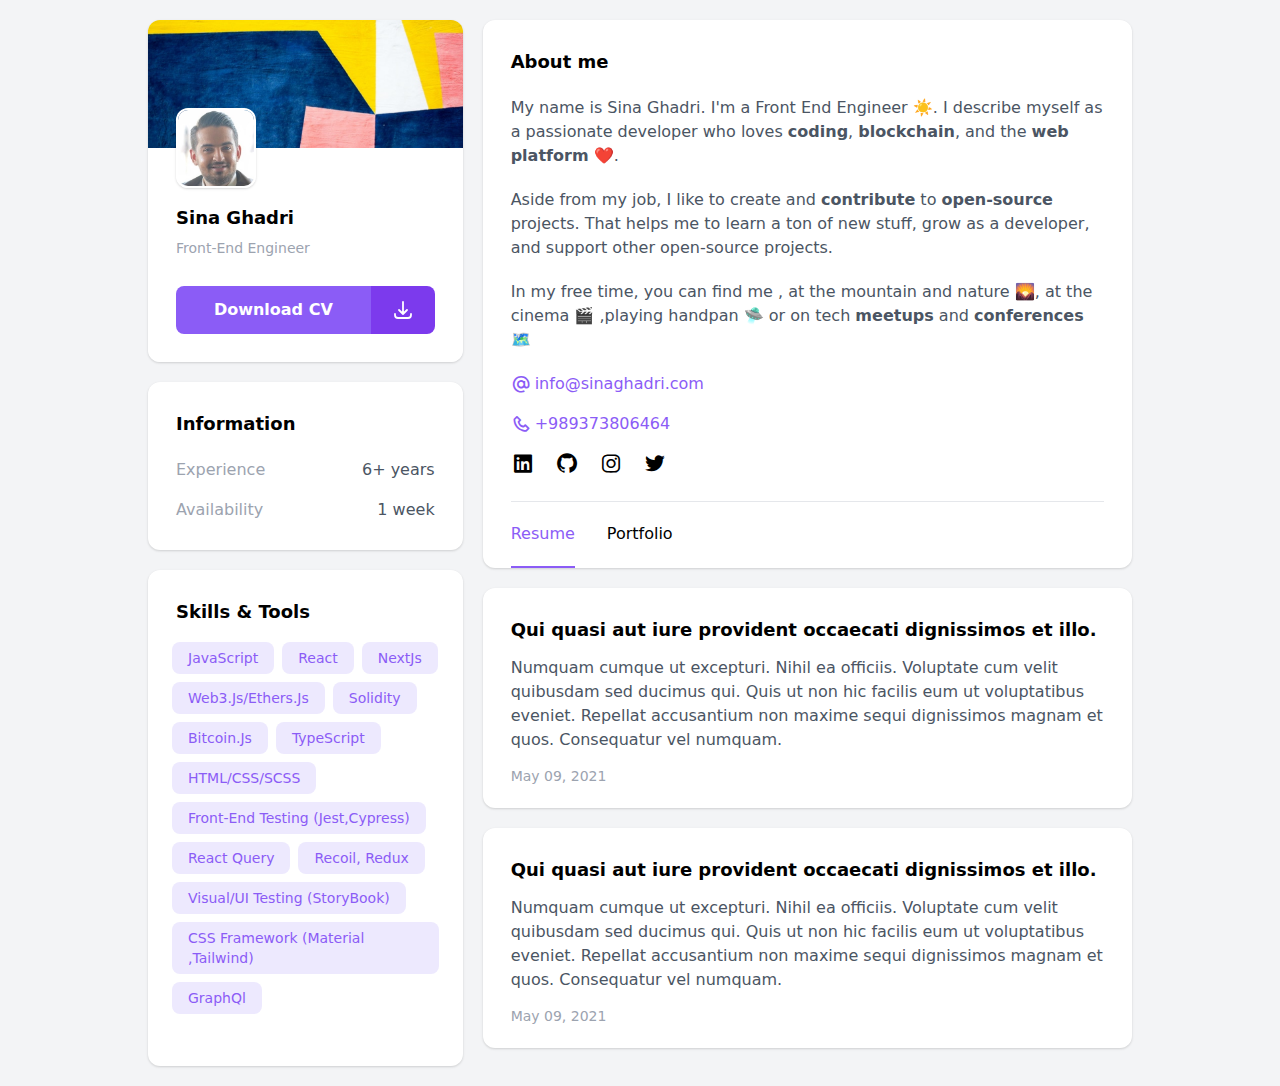
==== commit 109b5d31: "update cv file" ====
--- a/blog.html
+++ b/blog.html
@@ -32,7 +32,7 @@
               <!-- <span class="status-badge bg-gray-400">Busy</span> -->
               <a href="/"
                 ><img
-                  src="assets/img/avatar.jpg"
+                  src="assets/img/avatar.jpeg"
                   alt="Avatar"
                   class="user-photo"
               /></a>
@@ -119,9 +119,7 @@
             <h2 class="block-title">About me</h2>
             <div class="text-gray-600 mb-5">
               <p class="mb-5">
-                My name is Sina Ghadri. I'm a Front End Engineer based in
-                <!-- -->
-                <b>Iran</b> ☀️. I describe myself as a passionate developer who
+                My name is Sina Ghadri. I'm a Front End Engineer ☀️. I describe myself as a passionate developer who
                 loves <b>coding</b>, <b>blockchain</b>, and the
                 <b>web platform</b> ❤️.
               </p>
